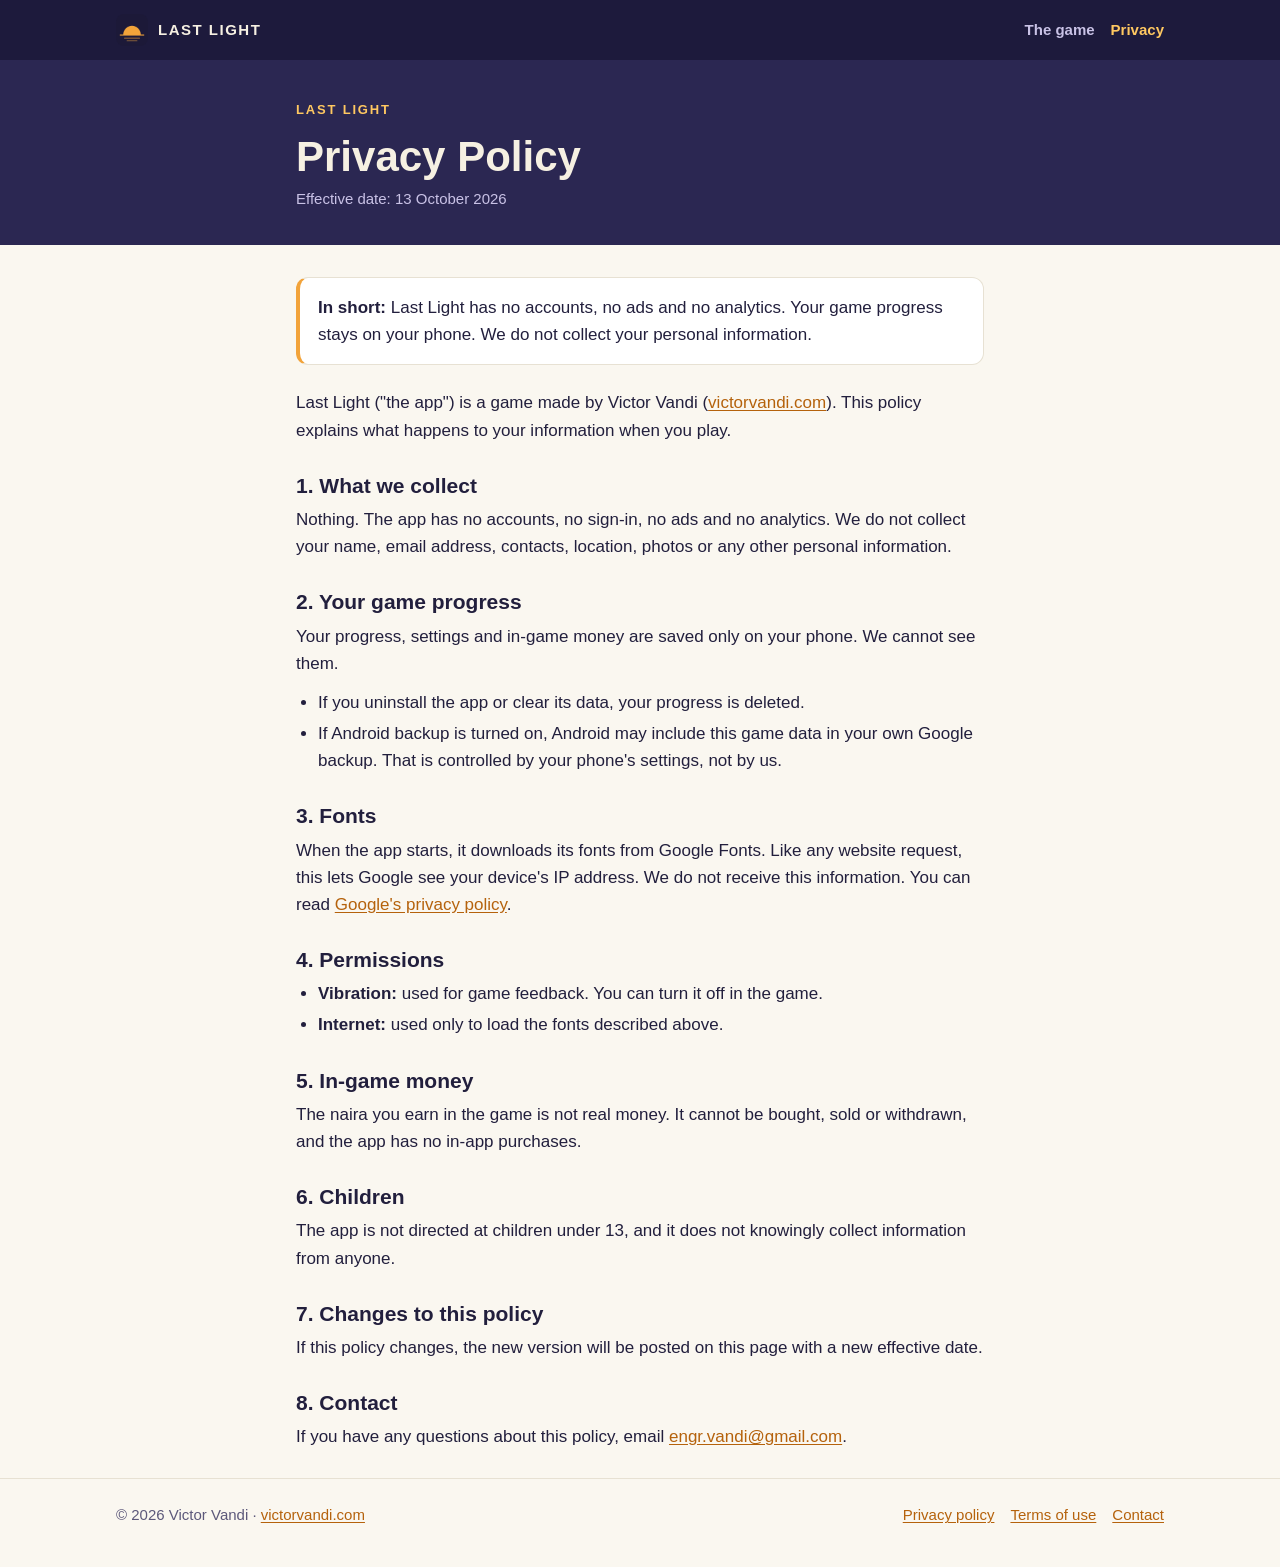
==== privacy/index.html @ be27c9d1 "Add missing assets, privacy and terms pages The web upload kept only the top-level files, so the sit" ====
<!doctype html>
<html lang="en">
<head>
<meta charset="utf-8">
<meta name="viewport" content="width=device-width, initial-scale=1">
<title>Privacy Policy – Last Light</title>
<meta name="description" content="Privacy policy for Last Light, a game by Victor Vandi. The game has no accounts, ads or analytics and keeps your progress on your phone.">
<link rel="canonical" href="https://lastlight.victorvandi.com/privacy/">
<meta name="theme-color" content="#1d1a3c">
<link rel="icon" type="image/png" href="/favicon.png">
<link rel="stylesheet" href="/assets/site.css">
</head>
<body>
<header class="bar">
  <div class="wrap">
    <a class="logo" href="/"><img src="/assets/icon-192.png" alt="" width="32" height="32">Last Light</a>
    <nav aria-label="Main"><a href="/#play">The game</a><a href="/privacy/" aria-current="page">Privacy</a></nav>
  </div>
</header>

<div class="doc-head">
  <div class="wrap narrow">
    <p class="eyebrow">Last Light</p>
    <h1>Privacy Policy</h1>
    <p class="date">Effective date: 13 October 2026</p>
  </div>
</div>

<main class="wrap narrow doc">
  <div class="summary">
    <p><strong>In short:</strong> Last Light has no accounts, no ads and no analytics. Your game progress stays on your phone. We do not collect your personal information.</p>
  </div>

  <p>Last Light ("the app") is a game made by Victor Vandi (<a href="https://victorvandi.com">victorvandi.com</a>). This policy explains what happens to your information when you play.</p>

  <h2>1. What we collect</h2>
  <p>Nothing. The app has no accounts, no sign-in, no ads and no analytics. We do not collect your name, email address, contacts, location, photos or any other personal information.</p>

  <h2>2. Your game progress</h2>
  <p>Your progress, settings and in-game money are saved only on your phone. We cannot see them.</p>
  <ul>
    <li>If you uninstall the app or clear its data, your progress is deleted.</li>
    <li>If Android backup is turned on, Android may include this game data in your own Google backup. That is controlled by your phone's settings, not by us.</li>
  </ul>

  <h2>3. Fonts</h2>
  <p>When the app starts, it downloads its fonts from Google Fonts. Like any website request, this lets Google see your device's IP address. We do not receive this information. You can read <a href="https://policies.google.com/privacy">Google's privacy policy</a>.</p>

  <h2>4. Permissions</h2>
  <ul>
    <li><strong>Vibration:</strong> used for game feedback. You can turn it off in the game.</li>
    <li><strong>Internet:</strong> used only to load the fonts described above.</li>
  </ul>

  <h2>5. In-game money</h2>
  <p>The naira you earn in the game is not real money. It cannot be bought, sold or withdrawn, and the app has no in-app purchases.</p>

  <h2>6. Children</h2>
  <p>The app is not directed at children under 13, and it does not knowingly collect information from anyone.</p>

  <h2>7. Changes to this policy</h2>
  <p>If this policy changes, the new version will be posted on this page with a new effective date.</p>

  <h2>8. Contact</h2>
  <p>If you have any questions about this policy, email <a href="mailto:engr.vandi@gmail.com">engr.vandi@gmail.com</a>.</p>
</main>

<footer>
  <div class="wrap">
    <span>© 2026 Victor Vandi · <a href="https://victorvandi.com">victorvandi.com</a></span>
    <nav aria-label="Legal"><a href="/privacy/">Privacy policy</a><a href="/terms/">Terms of use</a><a href="mailto:engr.vandi@gmail.com">Contact</a></nav>
  </div>
</footer>
</body>
</html>
---- assets/site.css ----
/* Last Light website — shared styles */
:root {
  --night: #1d1a3c; --night-2: #2b2752; --ink: #f6f0e2; --ink-muted: #c9c2e6;
  --amber: #f2a33a; --amber-hot: #ffc861; --line: rgba(255,255,255,.12);
  --bg: #faf7f0; --card: #ffffff; --text: #221f3d; --muted: #5c587a; --border: #e7e1d3; --link: #b5620c;
  --radius: 16px;
}
@media (prefers-color-scheme: dark) {
  :root { --bg: #16142c; --card: #201d3d; --text: #f1ede3; --muted: #b4afd0; --border: #34305a; --link: #f5b04a; }
}
* { box-sizing: border-box; }
html { -webkit-text-size-adjust: 100%; }
body { margin: 0; background: var(--bg); color: var(--text); font: 17px/1.6 -apple-system, BlinkMacSystemFont, "Segoe UI", Roboto, "Helvetica Neue", Arial, sans-serif; }
img { max-width: 100%; display: block; }
a { color: var(--link); text-underline-offset: 2px; }
.wrap { width: 100%; max-width: 1080px; margin: 0 auto; padding: 0 16px; }
.narrow { max-width: 720px; }

/* top bar */
.bar { background: var(--night); color: var(--ink); }
.bar .wrap { display: flex; align-items: center; justify-content: space-between; gap: 12px; min-height: 60px; }
.logo { display: flex; align-items: center; gap: 10px; color: var(--ink); text-decoration: none; font-weight: 900; letter-spacing: .1em; text-transform: uppercase; font-size: 15px; }
.logo img { width: 32px; height: 32px; border-radius: 8px; }
.bar nav { display: flex; gap: 16px; font-size: 15px; font-weight: 700; }
.bar nav a { color: var(--ink-muted); text-decoration: none; }
.bar nav a:hover, .bar nav a[aria-current="page"] { color: var(--amber-hot); }

/* hero */
.hero { background: radial-gradient(120% 90% at 80% 10%, #4a3f86 0%, var(--night-2) 45%, var(--night) 100%); color: var(--ink); overflow: hidden; }
.hero .wrap { display: grid; grid-template-columns: 1.1fr .9fr; gap: 40px; align-items: center; padding-top: 56px; padding-bottom: 64px; }
.eyebrow { color: var(--amber-hot); font-weight: 800; letter-spacing: .14em; text-transform: uppercase; font-size: 13px; margin: 0 0 12px; }
.hero h1 { font-size: clamp(40px, 8vw, 68px); line-height: 1.02; margin: 0 0 16px; letter-spacing: -.01em; }
.hero .lead { font-size: clamp(18px, 2.6vw, 21px); color: var(--ink-muted); margin: 0 0 28px; max-width: 32em; }
.cta { display: flex; flex-wrap: wrap; gap: 12px; align-items: center; }
.btn { display: inline-flex; align-items: center; gap: 10px; min-height: 52px; padding: 0 22px; border-radius: 999px; font-weight: 900; font-size: 17px; text-decoration: none; }
.btn.primary { background: var(--amber); color: #241d10; box-shadow: 0 4px 0 #b9741c; }
.btn.ghost { color: var(--ink); box-shadow: inset 0 0 0 2px var(--line); }
.btn .soon { font-size: 12px; font-weight: 800; letter-spacing: .08em; text-transform: uppercase; background: rgba(0,0,0,.18); padding: 3px 8px; border-radius: 999px; }
.note { font-size: 14px; color: var(--ink-muted); margin: 14px 0 0; }
.phone { justify-self: center; width: min(320px, 78vw); aspect-ratio: 390 / 844; border-radius: 38px; padding: 10px; background: #0d0b1d; box-shadow: 0 30px 60px rgba(0,0,0,.45), inset 0 0 0 2px rgba(255,255,255,.08); }
.phone img { width: 100%; height: 100%; object-fit: cover; border-radius: 29px; }

/* sections */
section { padding: 64px 0; }
h2 { font-size: clamp(28px, 4.6vw, 38px); line-height: 1.15; margin: 0 0 12px; }
.sub { color: var(--muted); font-size: 18px; margin: 0 0 32px; max-width: 40em; }
.features { display: grid; grid-template-columns: repeat(3, 1fr); gap: 16px; }
.feature { background: var(--card); border: 1px solid var(--border); border-radius: var(--radius); padding: 22px; }
.feature .ic { width: 44px; height: 44px; border-radius: 12px; display: grid; place-items: center; background: rgba(242,163,58,.16); font-size: 22px; margin-bottom: 12px; }
.feature h3 { margin: 0 0 6px; font-size: 19px; }
.feature p { margin: 0; color: var(--muted); font-size: 16px; }

.shots { display: grid; grid-auto-flow: column; grid-auto-columns: minmax(200px, 1fr); gap: 16px; overflow-x: auto; scroll-snap-type: x mandatory; padding-bottom: 8px; }
.shots figure { margin: 0; scroll-snap-align: start; }
.shots img { width: 100%; height: auto; aspect-ratio: 390 / 844; object-fit: cover; border-radius: 22px; border: 1px solid var(--border); background: var(--night); }
.shots figcaption { font-size: 15px; color: var(--muted); margin-top: 8px; text-align: center; }

.family { display: grid; grid-template-columns: repeat(4, 1fr); gap: 12px; }
.member { background: var(--card); border: 1px solid var(--border); border-radius: var(--radius); padding: 18px; }
.member b { display: block; font-size: 18px; }
.member span { color: var(--muted); font-size: 15px; }

.band { background: var(--night); color: var(--ink); text-align: center; }
.band h2 { color: var(--ink); }
.band .sub { color: var(--ink-muted); margin-left: auto; margin-right: auto; }
.band .cta { justify-content: center; }

/* legal pages */
.doc-head { background: var(--night-2); color: var(--ink); padding: 40px 0 34px; }
.doc-head h1 { font-size: clamp(30px, 7vw, 42px); line-height: 1.15; margin: 6px 0; }
.doc-head .date { color: var(--ink-muted); margin: 0; font-size: 15px; }
.doc { padding-top: 32px; padding-bottom: 16px; }
.doc h2 { font-size: 21px; margin: 30px 0 8px; }
.doc p { margin: 0 0 12px; }
.doc ul { margin: 0 0 12px; padding-left: 22px; }
.doc li { margin-bottom: 4px; }
.summary { background: var(--card); border: 1px solid var(--border); border-left: 4px solid var(--amber); border-radius: 12px; padding: 16px 18px; margin: 0 0 24px; }
.summary p { margin: 0; }

footer { border-top: 1px solid var(--border); padding: 24px 0 40px; color: var(--muted); font-size: 15px; }
footer .wrap { display: flex; flex-wrap: wrap; gap: 8px 20px; justify-content: space-between; }
footer nav { display: flex; flex-wrap: wrap; gap: 16px; }

@media (max-width: 860px) {
  .hero .wrap { grid-template-columns: 1fr; padding-top: 40px; padding-bottom: 48px; gap: 36px; }
  .features { grid-template-columns: 1fr; }
  .family { grid-template-columns: repeat(2, 1fr); }
  section { padding: 48px 0; }
}
@media (max-width: 420px) {
  .bar nav { gap: 12px; font-size: 14px; }
  .family { grid-template-columns: 1fr 1fr; }
  .btn { width: 100%; justify-content: center; }
}
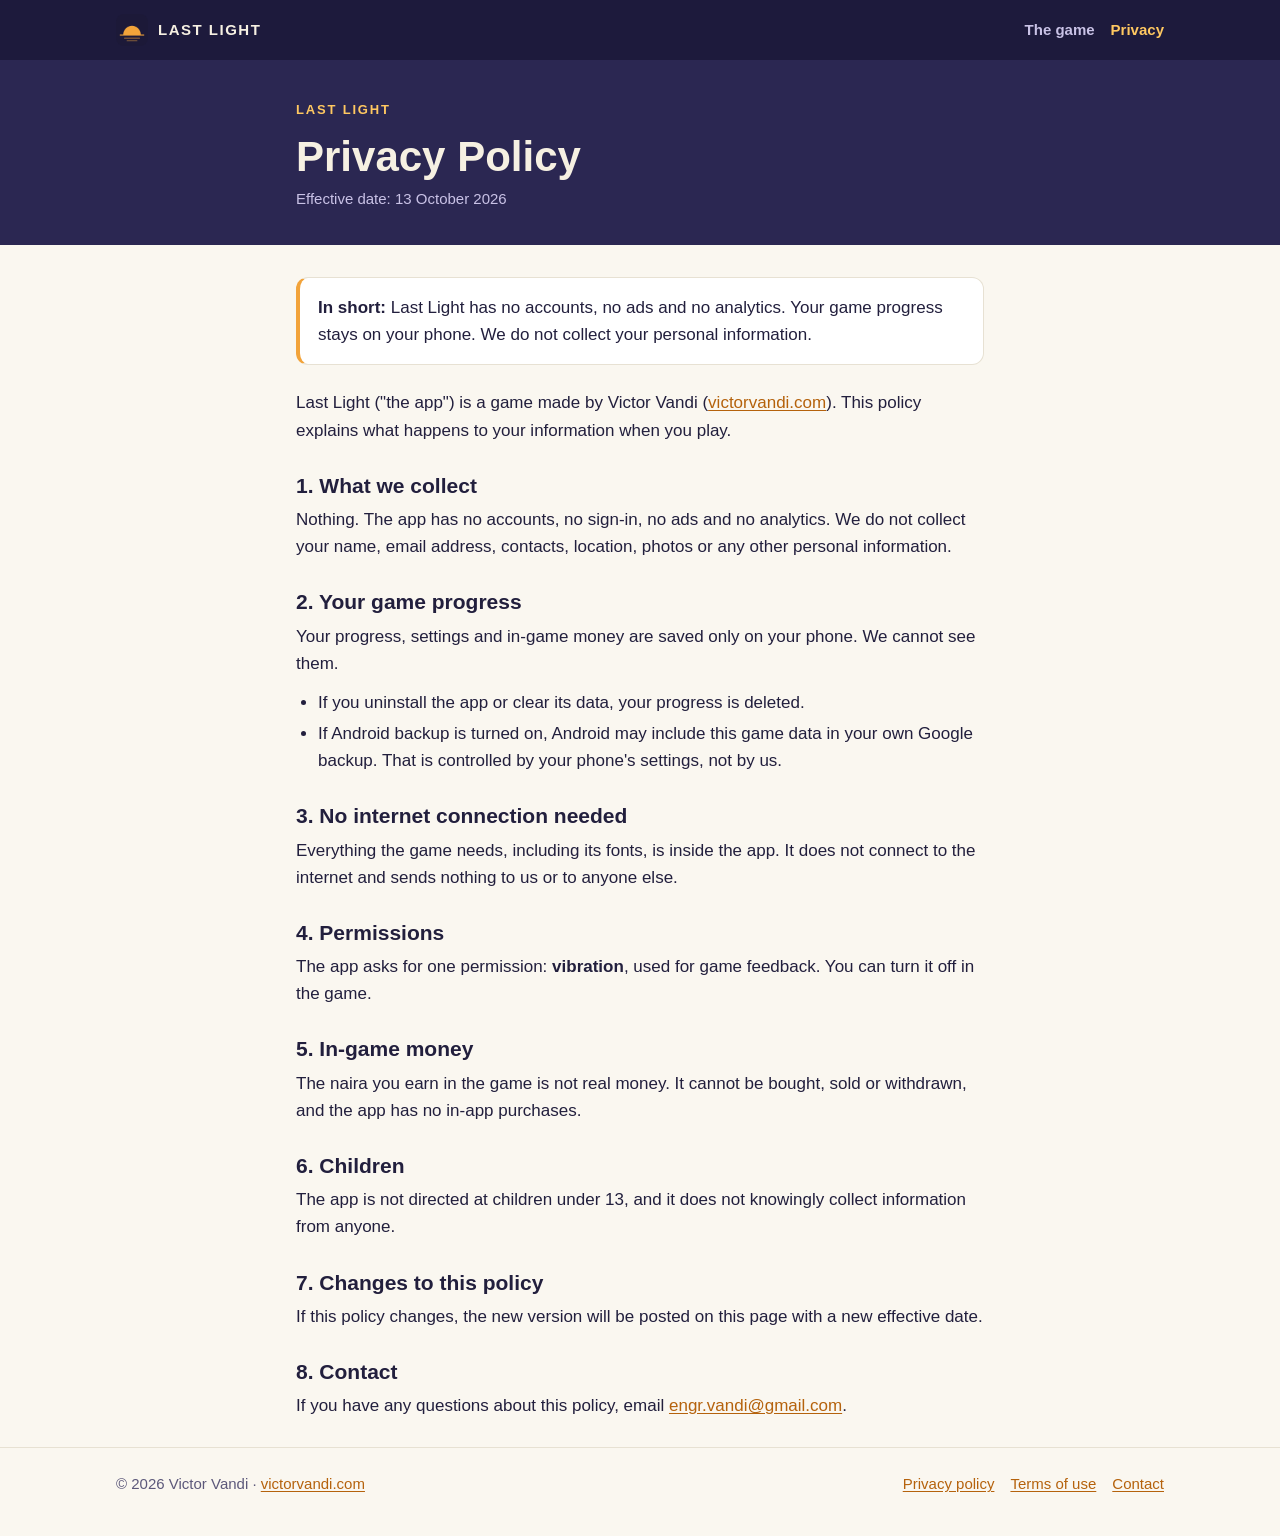
==== commit 85a6b749: "Privacy policy: the app no longer uses the internet From v0.24 the fonts are bundled in the app and " ====
--- a/privacy/index.html
+++ b/privacy/index.html
@@ -43,14 +43,11 @@
     <li>If Android backup is turned on, Android may include this game data in your own Google backup. That is controlled by your phone's settings, not by us.</li>
   </ul>
 
-  <h2>3. Fonts</h2>
-  <p>When the app starts, it downloads its fonts from Google Fonts. Like any website request, this lets Google see your device's IP address. We do not receive this information. You can read <a href="https://policies.google.com/privacy">Google's privacy policy</a>.</p>
+  <h2>3. No internet connection needed</h2>
+  <p>Everything the game needs, including its fonts, is inside the app. It does not connect to the internet and sends nothing to us or to anyone else.</p>
 
   <h2>4. Permissions</h2>
-  <ul>
-    <li><strong>Vibration:</strong> used for game feedback. You can turn it off in the game.</li>
-    <li><strong>Internet:</strong> used only to load the fonts described above.</li>
-  </ul>
+  <p>The app asks for one permission: <strong>vibration</strong>, used for game feedback. You can turn it off in the game.</p>
 
   <h2>5. In-game money</h2>
   <p>The naira you earn in the game is not real money. It cannot be bought, sold or withdrawn, and the app has no in-app purchases.</p>
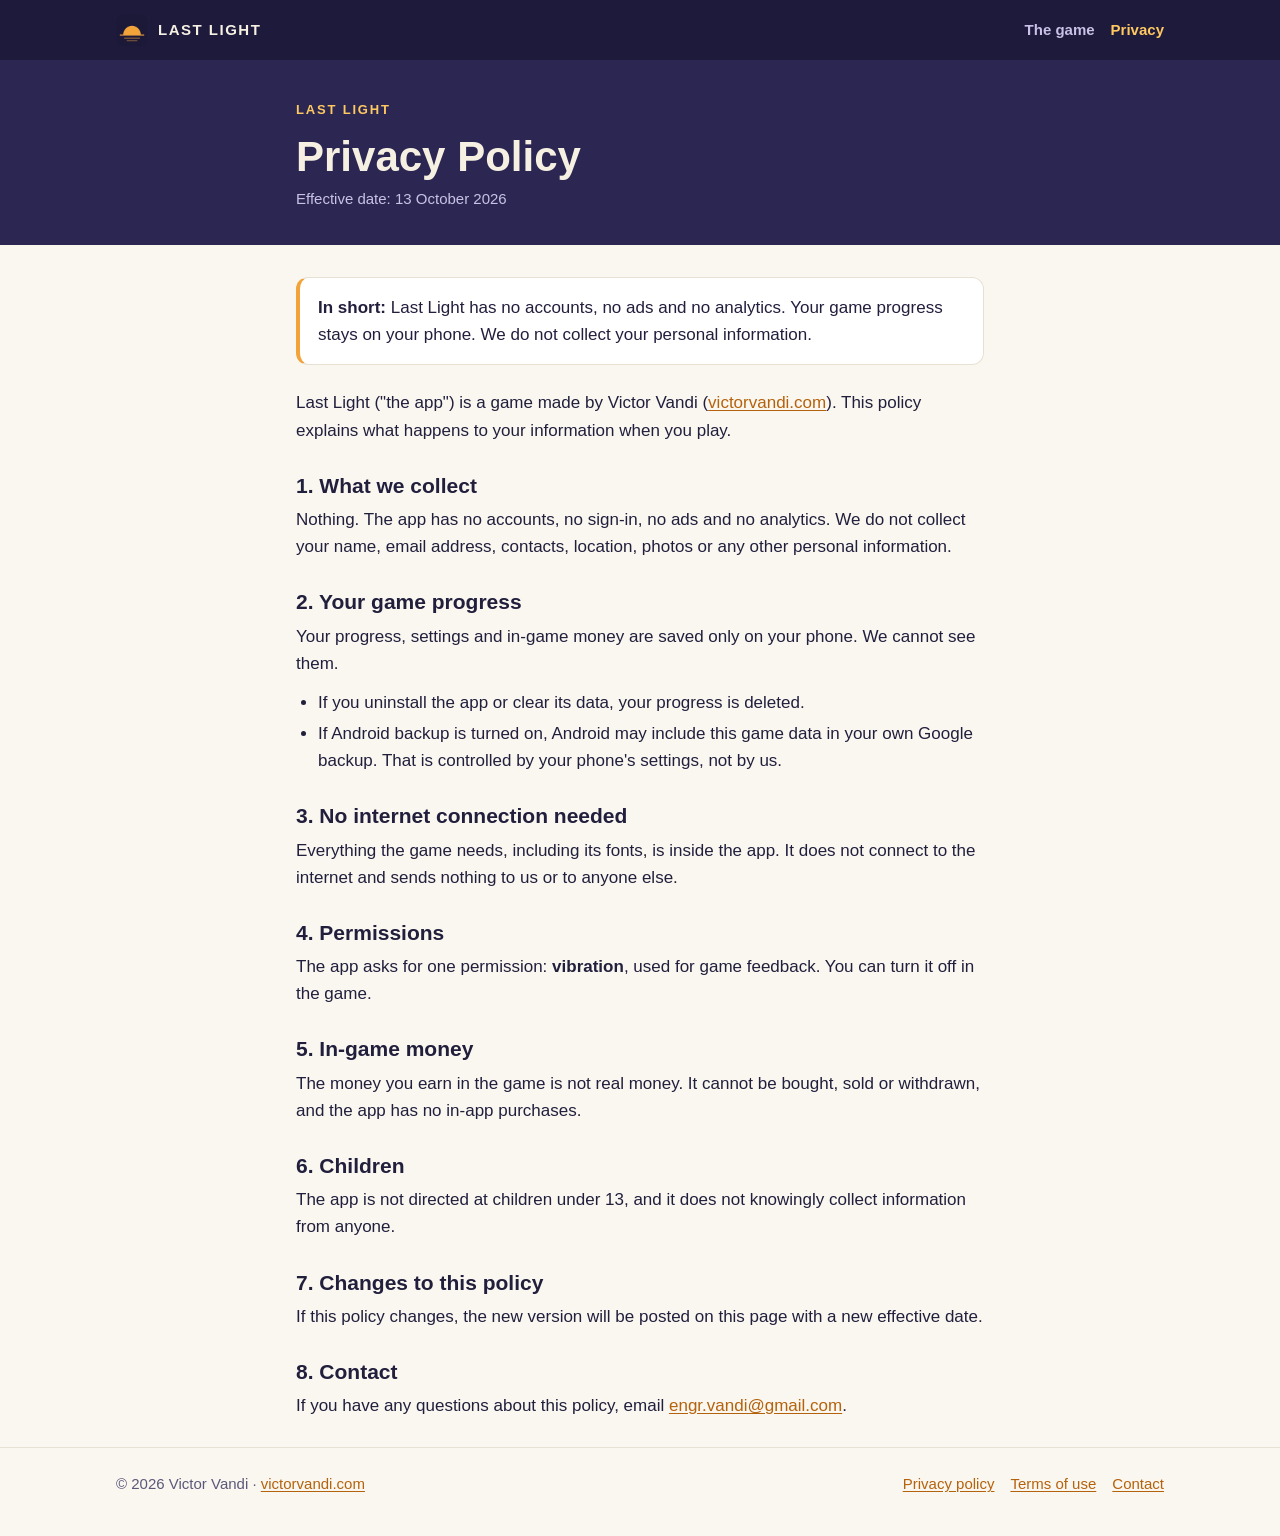
==== commit 7d55b298: "Universal wording and new screenshots (no NEPA, dollars) Co-Authored-By: Claude Opus 5.5 <noreply@an" ====
--- a/privacy/index.html
+++ b/privacy/index.html
@@ -50,7 +50,7 @@
   <p>The app asks for one permission: <strong>vibration</strong>, used for game feedback. You can turn it off in the game.</p>
 
   <h2>5. In-game money</h2>
-  <p>The naira you earn in the game is not real money. It cannot be bought, sold or withdrawn, and the app has no in-app purchases.</p>
+  <p>The money you earn in the game is not real money. It cannot be bought, sold or withdrawn, and the app has no in-app purchases.</p>
 
   <h2>6. Children</h2>
   <p>The app is not directed at children under 13, and it does not knowingly collect information from anyone.</p>
